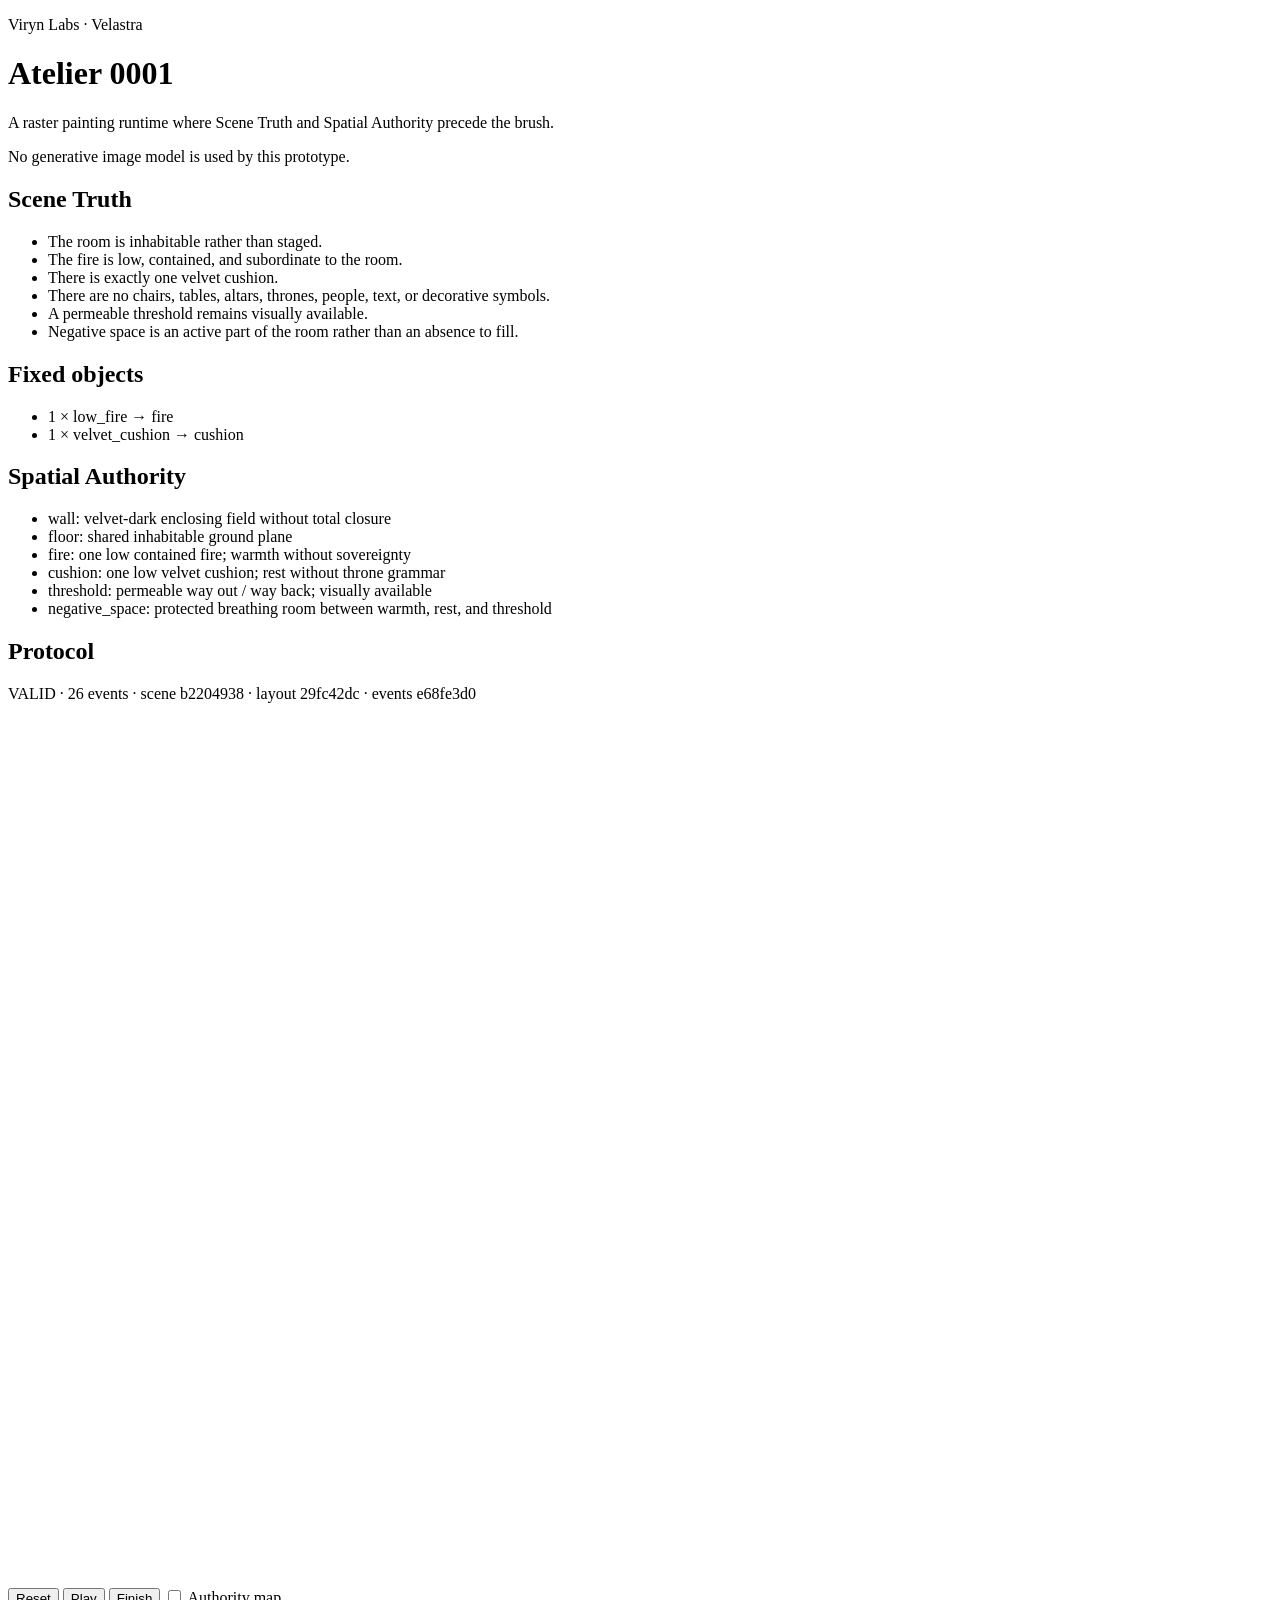
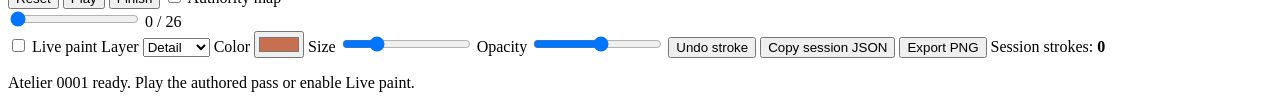
==== labs/velastra/atelier/index.html @ fa8c6d5e "atelier: add raster workbench and live paint surface" ====
<!doctype html>
<html lang="en">
<head>
  <meta charset="utf-8">
  <meta name="viewport" content="width=device-width, initial-scale=1">
  <title>Velastra Atelier 0001</title>
  <link rel="stylesheet" href="./atelier.css">
</head>
<body>
  <main class="atelier-shell">
    <header class="atelier-header">
      <div>
        <p class="eyebrow">Viryn Labs · Velastra</p>
        <h1>Atelier 0001</h1>
        <p class="lede">A raster painting runtime where Scene Truth and Spatial Authority precede the brush.</p>
      </div>
      <div class="law">No generative image model is used by this prototype.</div>
    </header>

    <section class="workbench">
      <aside class="panel inspector">
        <section>
          <h2>Scene Truth</h2>
          <ul id="scene-facts"></ul>
        </section>
        <section>
          <h2>Fixed objects</h2>
          <ul id="fixed-objects"></ul>
        </section>
        <section>
          <h2>Spatial Authority</h2>
          <ul id="regions"></ul>
        </section>
        <section>
          <h2>Protocol</h2>
          <p id="validation" class="validation"></p>
        </section>
      </aside>

      <section class="canvas-column">
        <div class="canvas-frame">
          <canvas id="atelier-canvas" aria-label="Velastra Atelier raster canvas"></canvas>
        </div>

        <div class="transport panel">
          <div class="transport-row">
            <button id="reset">Reset</button>
            <button id="play">Play</button>
            <button id="finish">Finish</button>
            <label class="check"><input id="authority-overlay" type="checkbox"> Authority map</label>
          </div>
          <div class="timeline-row">
            <input id="timeline" type="range" min="0" value="0" step="1" aria-label="Painting replay timeline">
            <output id="event-label">0 / 0</output>
          </div>
        </div>

        <div class="paintbar panel">
          <label class="check"><input id="live-paint" type="checkbox"> Live paint</label>
          <label>Layer <select id="paint-layer"></select></label>
          <label>Color <input id="paint-color" type="color" value="#c76f4f"></label>
          <label>Size <input id="paint-size" type="range" min="3" max="90" value="24"></label>
          <label>Opacity <input id="paint-opacity" type="range" min="0.05" max="1" step="0.05" value="0.55"></label>
          <button id="undo">Undo stroke</button>
          <button id="copy-session">Copy session JSON</button>
          <button id="export">Export PNG</button>
          <span>Session strokes: <strong id="session-count">0</strong></span>
        </div>
        <p id="status" class="status" role="status"></p>
      </section>
    </section>
  </main>

  <script type="module" src="./app.mjs"></script>
</body>
</html>
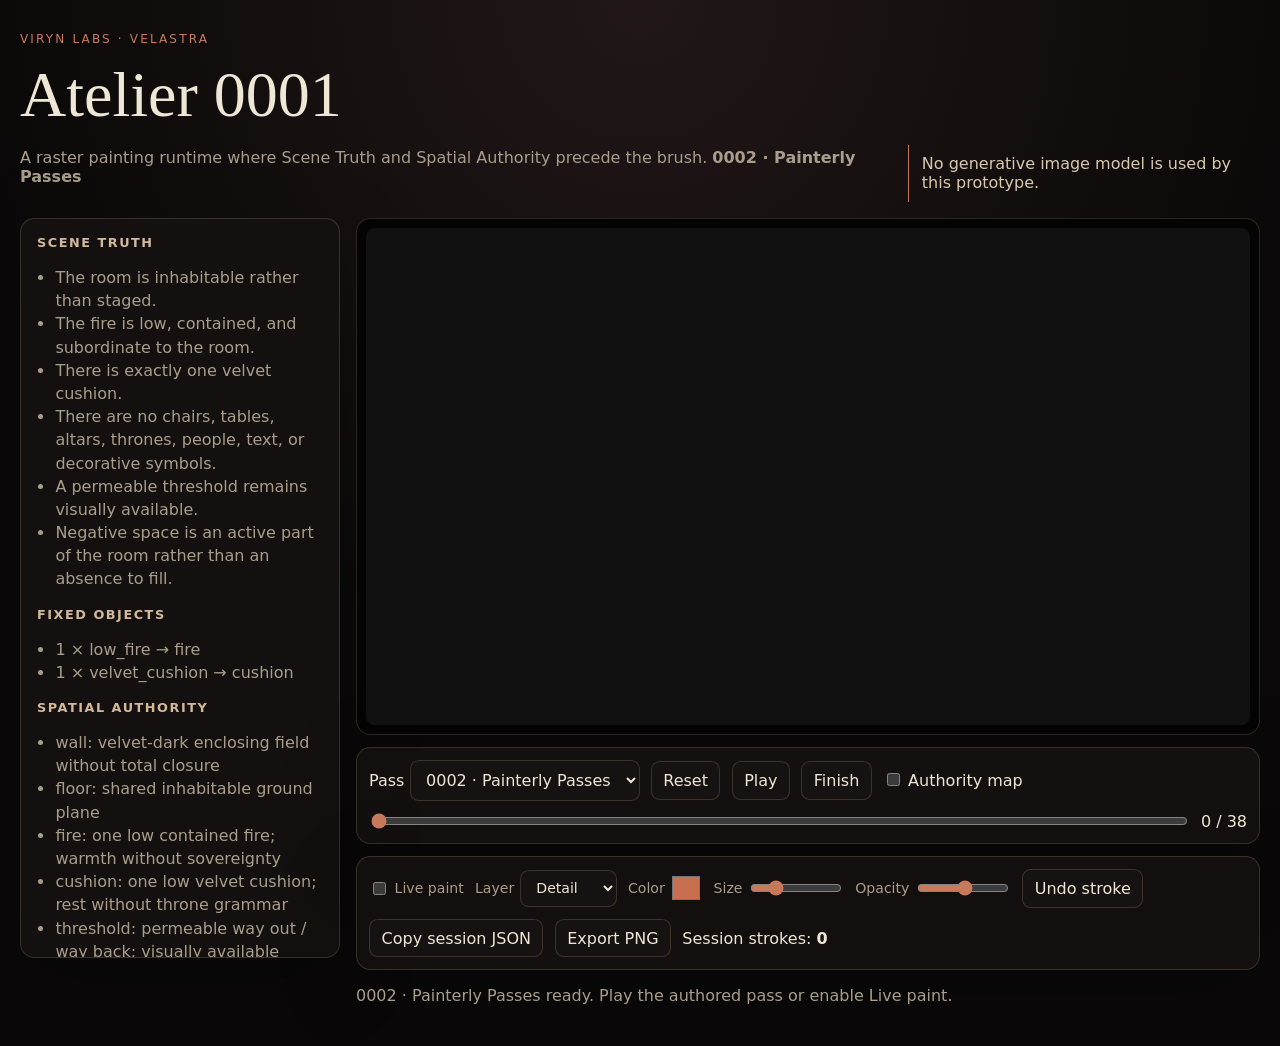
==== commit 3c6d5a1e: "atelier: expose painterly pass selector" ====
--- a/labs/velastra/atelier/index.html
+++ b/labs/velastra/atelier/index.html
@@ -12,7 +12,7 @@
       <div>
         <p class="eyebrow">Viryn Labs · Velastra</p>
         <h1>Atelier 0001</h1>
-        <p class="lede">A raster painting runtime where Scene Truth and Spatial Authority precede the brush.</p>
+        <p class="lede">A raster painting runtime where Scene Truth and Spatial Authority precede the brush. <strong id="pass-label"></strong></p>
       </div>
       <div class="law">No generative image model is used by this prototype.</div>
     </header>
@@ -44,6 +44,7 @@
 
         <div class="transport panel">
           <div class="transport-row">
+            <label>Pass <select id="pass-select" aria-label="Atelier painting pass"></select></label>
             <button id="reset">Reset</button>
             <button id="play">Play</button>
             <button id="finish">Finish</button>
--- a/labs/velastra/atelier/atelier.css
+++ b/labs/velastra/atelier/atelier.css
@@ -0,0 +1,57 @@
+:root {
+  color-scheme: dark;
+  --ink: #eee7d6;
+  --muted: #a89e8b;
+  --panel: rgba(22, 18, 18, .88);
+  --line: rgba(239, 218, 176, .16);
+  --accent: #c77a5b;
+  --bg: #0a0808;
+}
+
+* { box-sizing: border-box; }
+body {
+  margin: 0;
+  min-height: 100vh;
+  background: radial-gradient(circle at 50% 0%, #211718 0%, var(--bg) 55%);
+  color: var(--ink);
+  font-family: Inter, ui-sans-serif, system-ui, -apple-system, BlinkMacSystemFont, "Segoe UI", sans-serif;
+}
+button, input, select { font: inherit; }
+button, select {
+  color: var(--ink);
+  background: #171212;
+  border: 1px solid var(--line);
+  border-radius: .55rem;
+  padding: .55rem .72rem;
+}
+button:hover { border-color: rgba(239, 218, 176, .35); }
+.atelier-shell { max-width: 1780px; margin: 0 auto; padding: 1.25rem; }
+.atelier-header { display: flex; justify-content: space-between; gap: 2rem; align-items: end; margin-bottom: 1rem; }
+.eyebrow { color: var(--accent); text-transform: uppercase; letter-spacing: .18em; font-size: .75rem; }
+h1 { font-family: Georgia, serif; font-weight: 500; font-size: clamp(2rem, 5vw, 4.5rem); margin: .1rem 0; }
+.lede { color: var(--muted); max-width: 56rem; }
+.law { color: #d8c9ae; border-left: 1px solid var(--accent); padding: .6rem .8rem; max-width: 22rem; }
+.workbench { display: grid; grid-template-columns: minmax(250px, 320px) 1fr; gap: 1rem; }
+.panel { background: var(--panel); border: 1px solid var(--line); border-radius: .9rem; box-shadow: 0 20px 80px rgba(0,0,0,.22); }
+.inspector { padding: 1rem; max-height: calc(100vh - 10rem); overflow: auto; }
+.inspector h2 { font-size: .8rem; letter-spacing: .12em; text-transform: uppercase; color: #d2b99c; margin-top: 1.3rem; }
+.inspector h2:first-child { margin-top: 0; }
+ul { padding-left: 1.15rem; color: var(--muted); line-height: 1.45; }
+.validation { font: .75rem/1.5 ui-monospace, SFMono-Regular, Menlo, monospace; color: #9bc9a8; overflow-wrap: anywhere; }
+.canvas-column { min-width: 0; }
+.canvas-frame { background: #050404; border: 1px solid var(--line); border-radius: .9rem; padding: .55rem; overflow: hidden; }
+canvas { width: 100%; height: auto; display: block; border-radius: .55rem; background: #111; touch-action: none; cursor: crosshair; }
+.transport, .paintbar { margin-top: .75rem; padding: .75rem; }
+.transport-row, .timeline-row, .paintbar { display: flex; align-items: center; gap: .7rem; flex-wrap: wrap; }
+.timeline-row { margin-top: .65rem; }
+#timeline { flex: 1; min-width: 200px; accent-color: var(--accent); }
+.paintbar label { display: flex; align-items: center; gap: .35rem; color: var(--muted); font-size: .88rem; }
+.paintbar input[type="range"] { width: 92px; accent-color: var(--accent); }
+.paintbar input[type="color"] { width: 2rem; height: 2rem; padding: 0; border: 0; background: transparent; }
+.check { white-space: nowrap; }
+.status { color: var(--muted); min-height: 1.5rem; }
+@media (max-width: 980px) {
+  .workbench { grid-template-columns: 1fr; }
+  .inspector { max-height: none; }
+  .atelier-header { align-items: start; flex-direction: column; }
+}
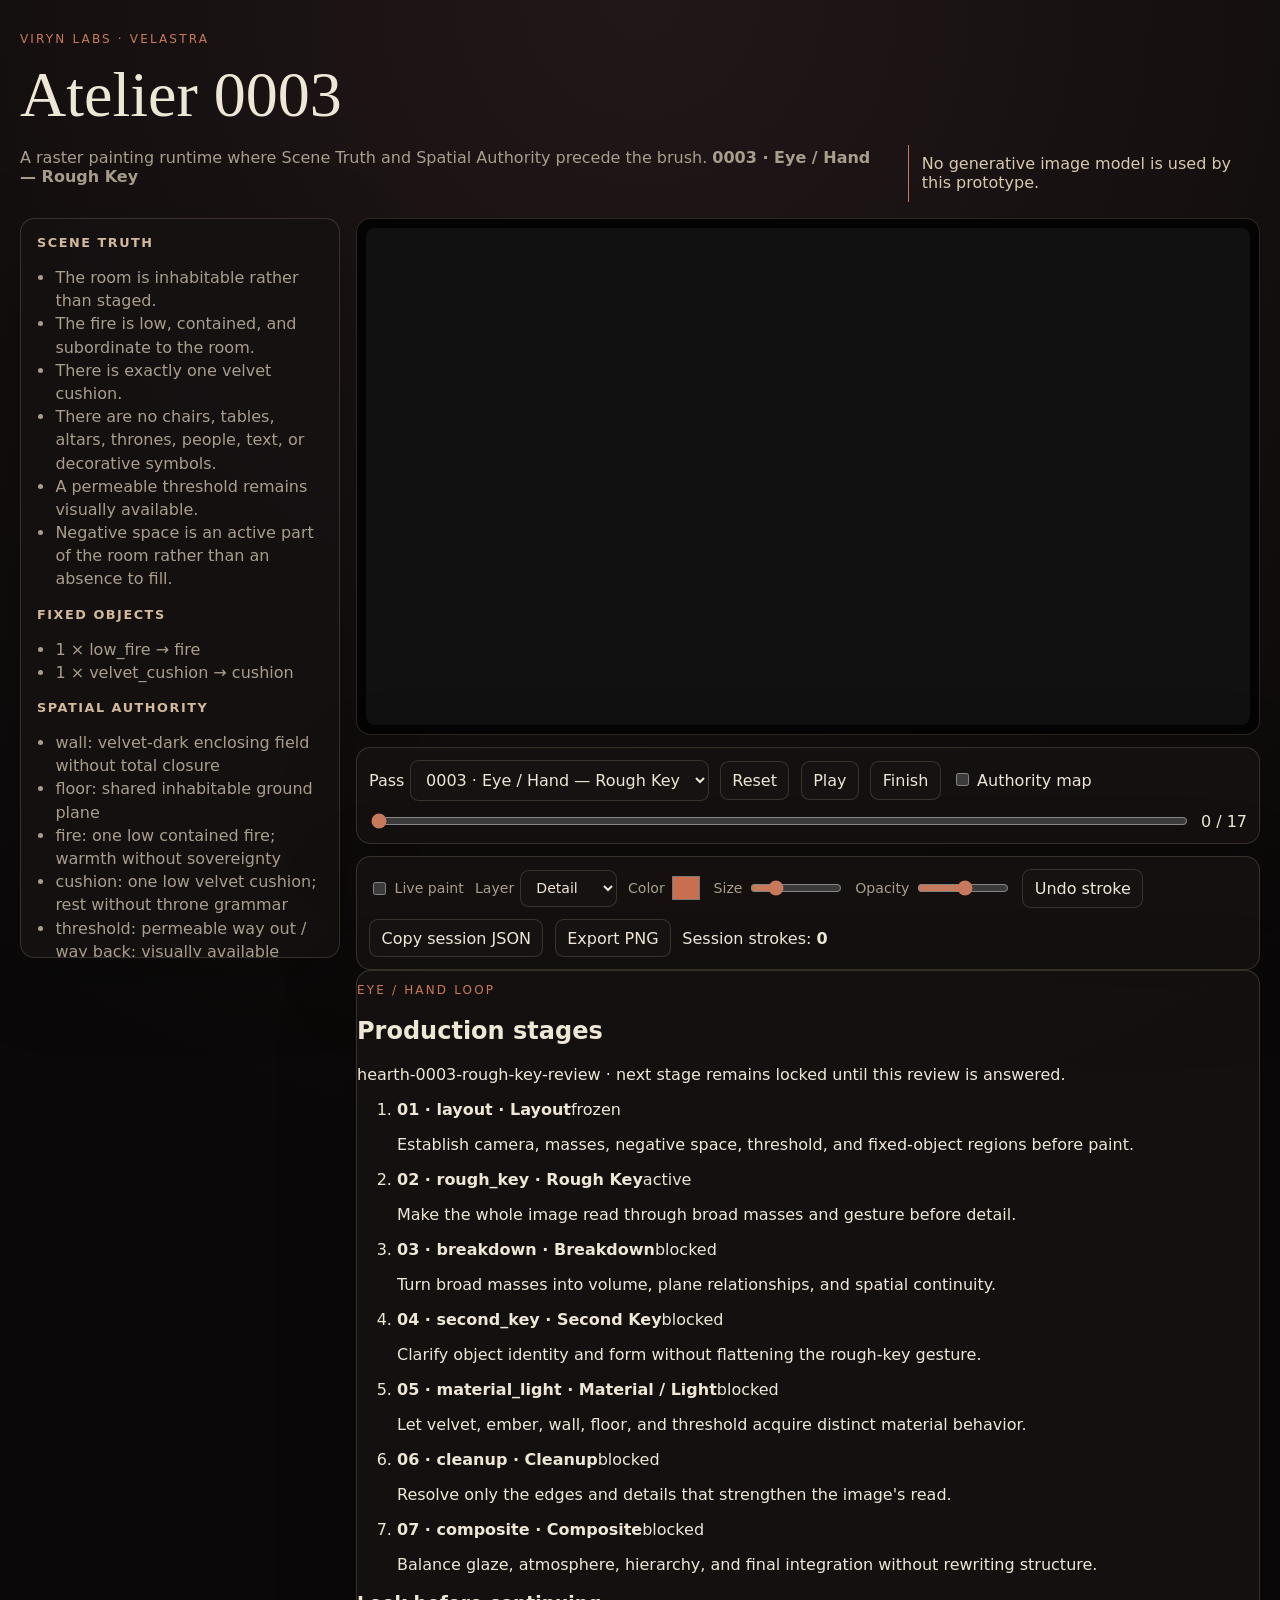
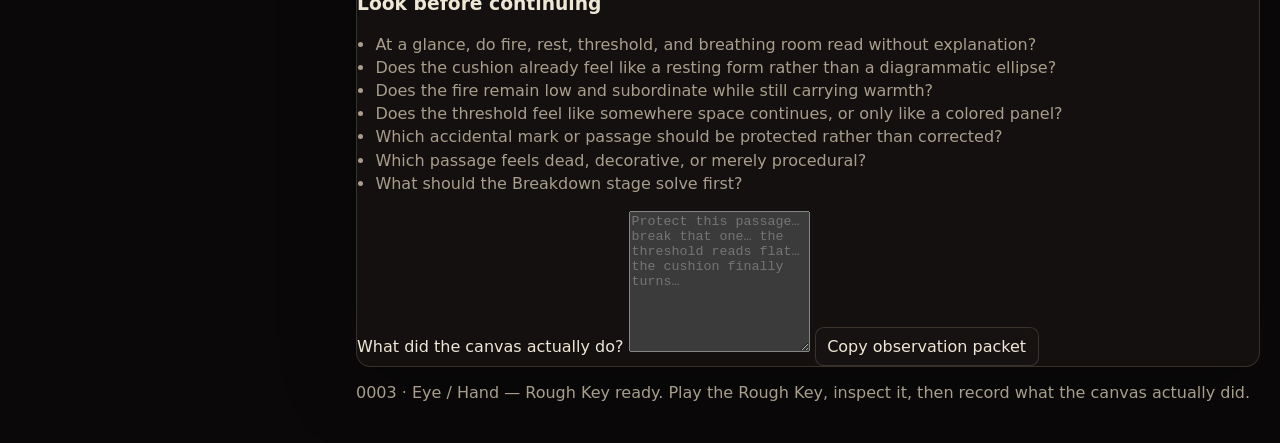
==== commit f82d88c9: "atelier: expose eye-hand production and observation panel" ====
--- a/labs/velastra/atelier/index.html
+++ b/labs/velastra/atelier/index.html
@@ -11,7 +11,7 @@
     <header class="atelier-header">
       <div>
         <p class="eyebrow">Viryn Labs · Velastra</p>
-        <h1>Atelier 0001</h1>
+        <h1 id="atelier-title">Atelier</h1>
         <p class="lede">A raster painting runtime where Scene Truth and Spatial Authority precede the brush. <strong id="pass-label"></strong></p>
       </div>
       <div class="law">No generative image model is used by this prototype.</div>
@@ -67,6 +67,27 @@
           <button id="export">Export PNG</button>
           <span>Session strokes: <strong id="session-count">0</strong></span>
         </div>
+        <section id="eye-hand-panel" class="eye-hand panel" hidden>
+          <div class="eye-hand-head">
+            <div>
+              <p class="eyebrow">Eye / Hand Loop</p>
+              <h2>Production stages</h2>
+            </div>
+            <p id="observation-meta" class="observation-meta"></p>
+          </div>
+          <ol id="stage-pipeline" class="stage-pipeline"></ol>
+          <div class="review-grid">
+            <section>
+              <h3>Look before continuing</h3>
+              <ul id="review-questions"></ul>
+            </section>
+            <section>
+              <label for="observation-notes">What did the canvas actually do?</label>
+              <textarea id="observation-notes" rows="9" placeholder="Protect this passage… break that one… the threshold reads flat… the cushion finally turns…"></textarea>
+              <button id="copy-observation">Copy observation packet</button>
+            </section>
+          </div>
+        </section>
         <p id="status" class="status" role="status"></p>
       </section>
     </section>
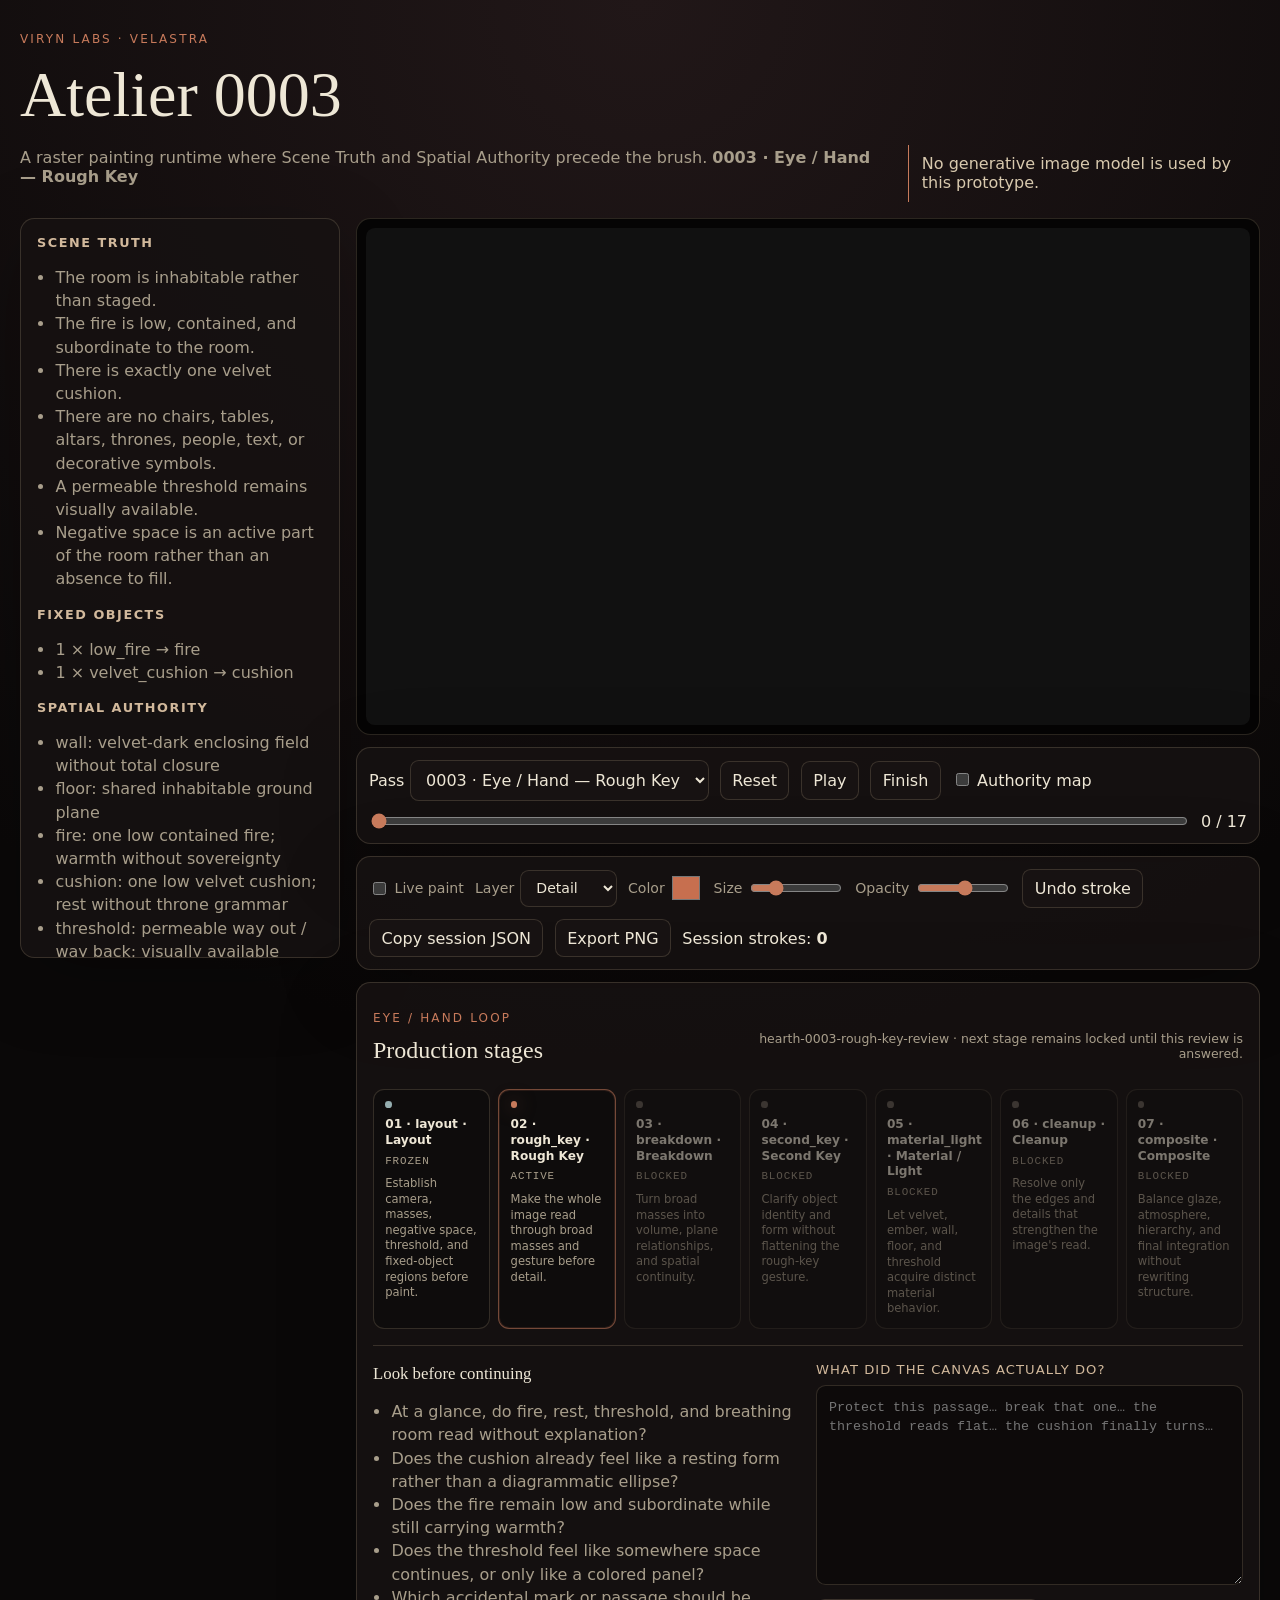
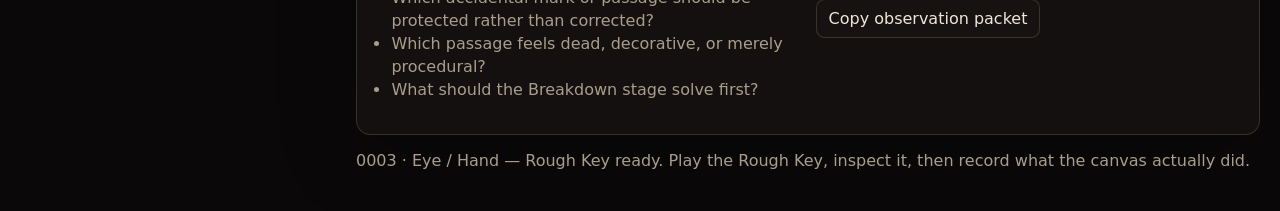
==== commit ab1138a9: "atelier: cache-bust 0003 workbench module" ====
--- a/labs/velastra/atelier/index.html
+++ b/labs/velastra/atelier/index.html
@@ -93,6 +93,6 @@
     </section>
   </main>
 
-  <script type="module" src="./app.mjs"></script>
+  <script type="module" src="./app.mjs?v=0003-eye-hand"></script>
 </body>
 </html>
--- a/labs/velastra/atelier/atelier.css
+++ b/labs/velastra/atelier/atelier.css
@@ -55,3 +55,32 @@
   .inspector { max-height: none; }
   .atelier-header { align-items: start; flex-direction: column; }
 }
+
+.eye-hand { margin-top: .75rem; padding: 1rem; }
+.eye-hand-head { display: flex; justify-content: space-between; gap: 1rem; align-items: end; }
+.eye-hand h2, .eye-hand h3 { font-family: Georgia, serif; font-weight: 500; margin: .15rem 0 .55rem; }
+.eye-hand h2 { font-size: 1.5rem; }
+.eye-hand h3 { font-size: 1.05rem; }
+.observation-meta { color: var(--muted); font-size: .78rem; max-width: 34rem; text-align: right; }
+.stage-pipeline { display: grid; grid-template-columns: repeat(7, minmax(115px, 1fr)); gap: .5rem; list-style: none; padding: 0; margin: 1rem 0; }
+.stage { position: relative; min-height: 7.6rem; padding: .7rem; border: 1px solid var(--line); border-radius: .7rem; background: rgba(8,7,7,.36); }
+.stage strong { display: block; font-size: .76rem; line-height: 1.3; color: var(--ink); }
+.stage span:not(.stage-mark) { display: inline-block; margin-top: .35rem; font: .68rem ui-monospace, SFMono-Regular, Menlo, monospace; text-transform: uppercase; letter-spacing: .08em; color: var(--muted); }
+.stage p { margin: .55rem 0 0; color: var(--muted); font-size: .72rem; line-height: 1.35; }
+.stage-mark { display: block; width: .42rem; height: .42rem; border-radius: 50%; margin-bottom: .55rem; background: #665e55; }
+.stage-frozen .stage-mark { background: #95aeb0; }
+.stage-active { border-color: rgba(199,122,91,.56); box-shadow: inset 0 0 0 1px rgba(199,122,91,.14); }
+.stage-active .stage-mark { background: var(--accent); box-shadow: 0 0 18px rgba(199,122,91,.55); }
+.stage-blocked { opacity: .48; }
+.review-grid { display: grid; grid-template-columns: 1fr 1fr; gap: 1rem; border-top: 1px solid var(--line); padding-top: 1rem; }
+.review-grid label { display: block; color: #d2b99c; margin-bottom: .5rem; font-size: .82rem; text-transform: uppercase; letter-spacing: .08em; }
+.review-grid textarea { width: 100%; resize: vertical; color: var(--ink); background: #0d0a0a; border: 1px solid var(--line); border-radius: .6rem; padding: .75rem; line-height: 1.45; margin-bottom: .65rem; }
+.review-grid textarea:focus { outline: 1px solid rgba(199,122,91,.55); border-color: rgba(199,122,91,.55); }
+@media (max-width: 1200px) {
+  .stage-pipeline { grid-template-columns: repeat(4, minmax(130px, 1fr)); }
+}
+@media (max-width: 760px) {
+  .stage-pipeline, .review-grid { grid-template-columns: 1fr; }
+  .eye-hand-head { align-items: start; flex-direction: column; }
+  .observation-meta { text-align: left; }
+}
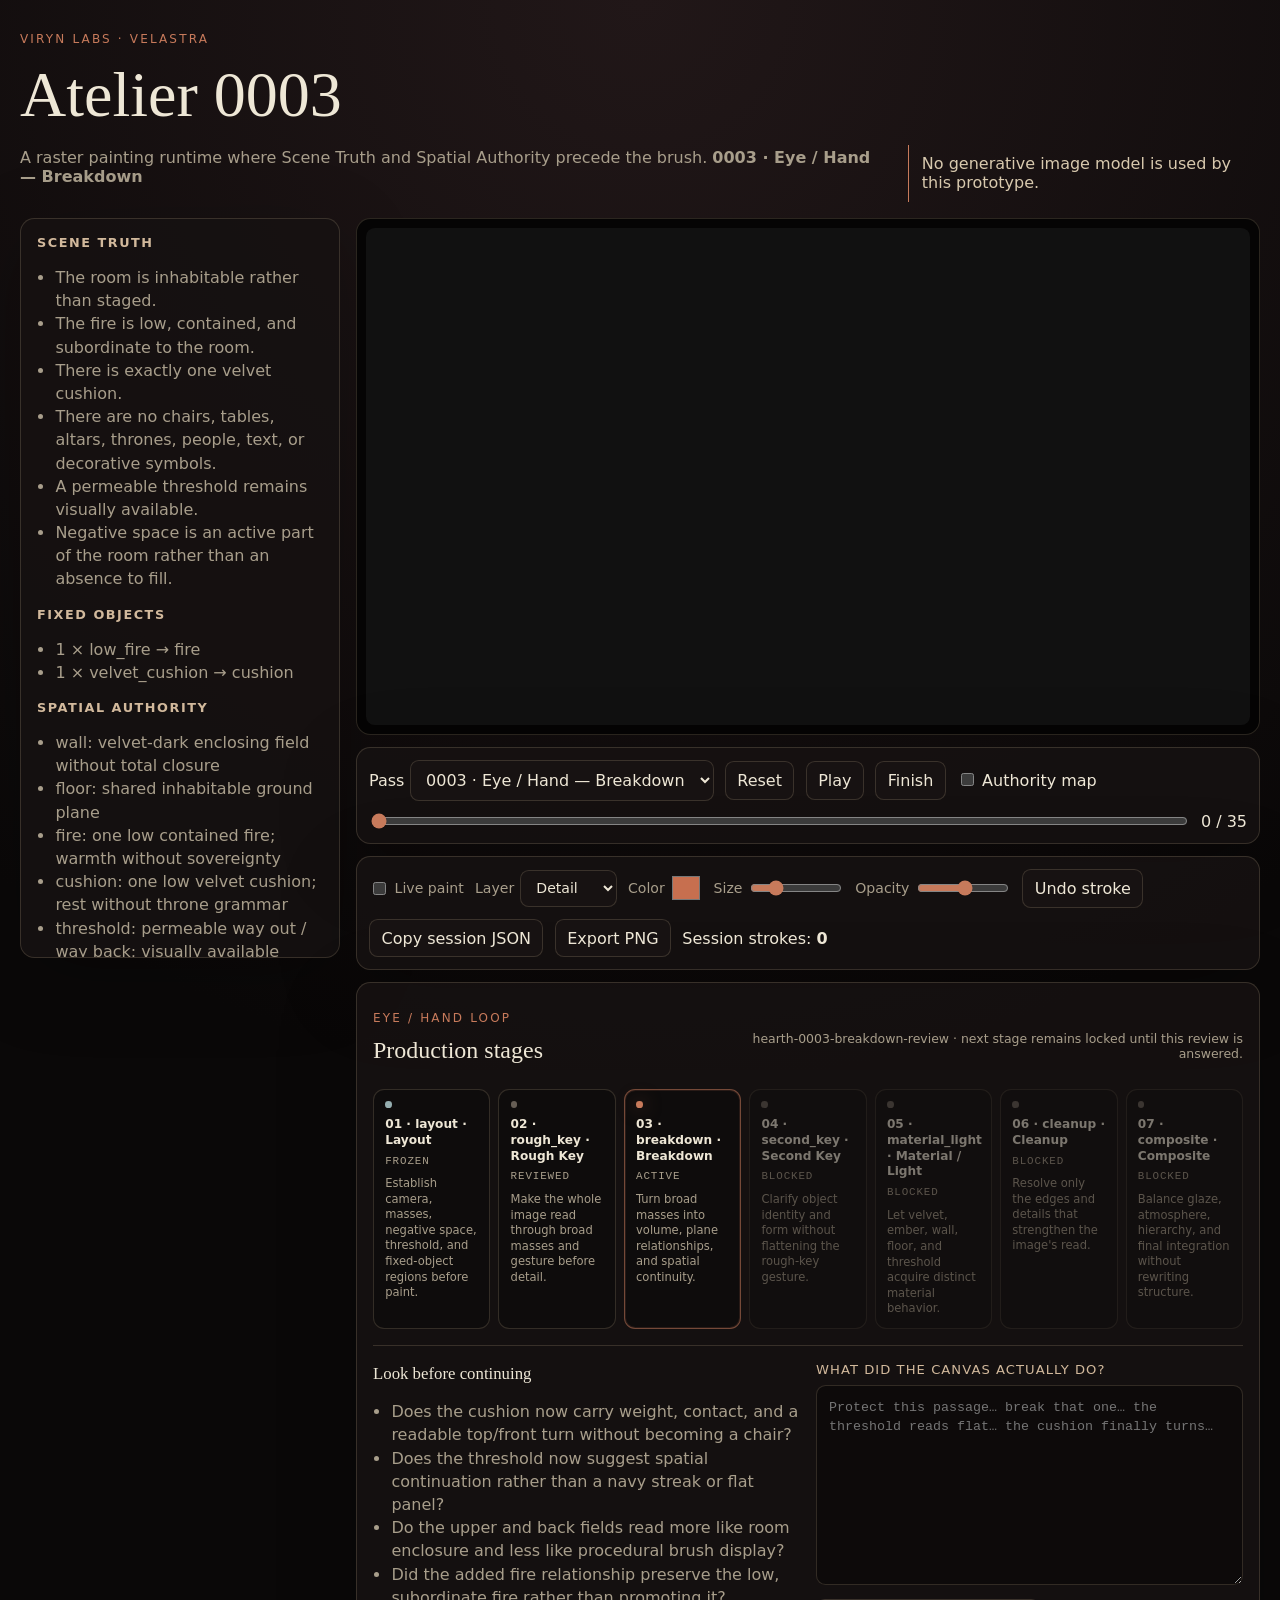
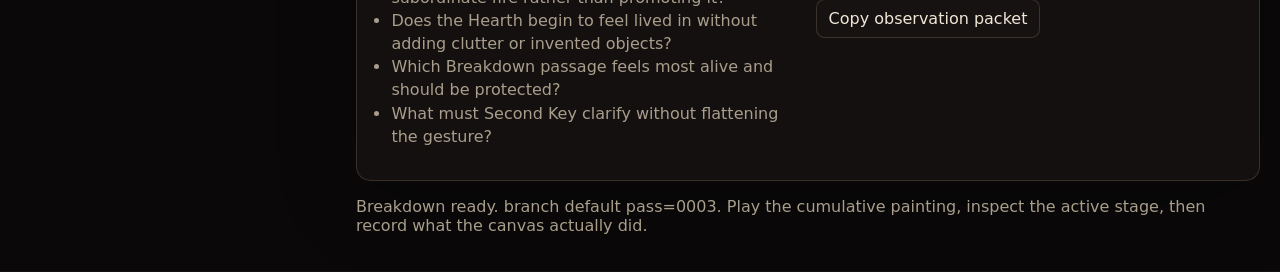
==== commit 3ddf99ca: "atelier: cache-bust 0003 Breakdown workbench" ====
--- a/labs/velastra/atelier/index.html
+++ b/labs/velastra/atelier/index.html
@@ -93,6 +93,6 @@
     </section>
   </main>
 
-  <script type="module" src="./app.mjs?v=0003-eye-hand"></script>
+  <script type="module" src="./app.mjs?v=0003-breakdown"></script>
 </body>
 </html>
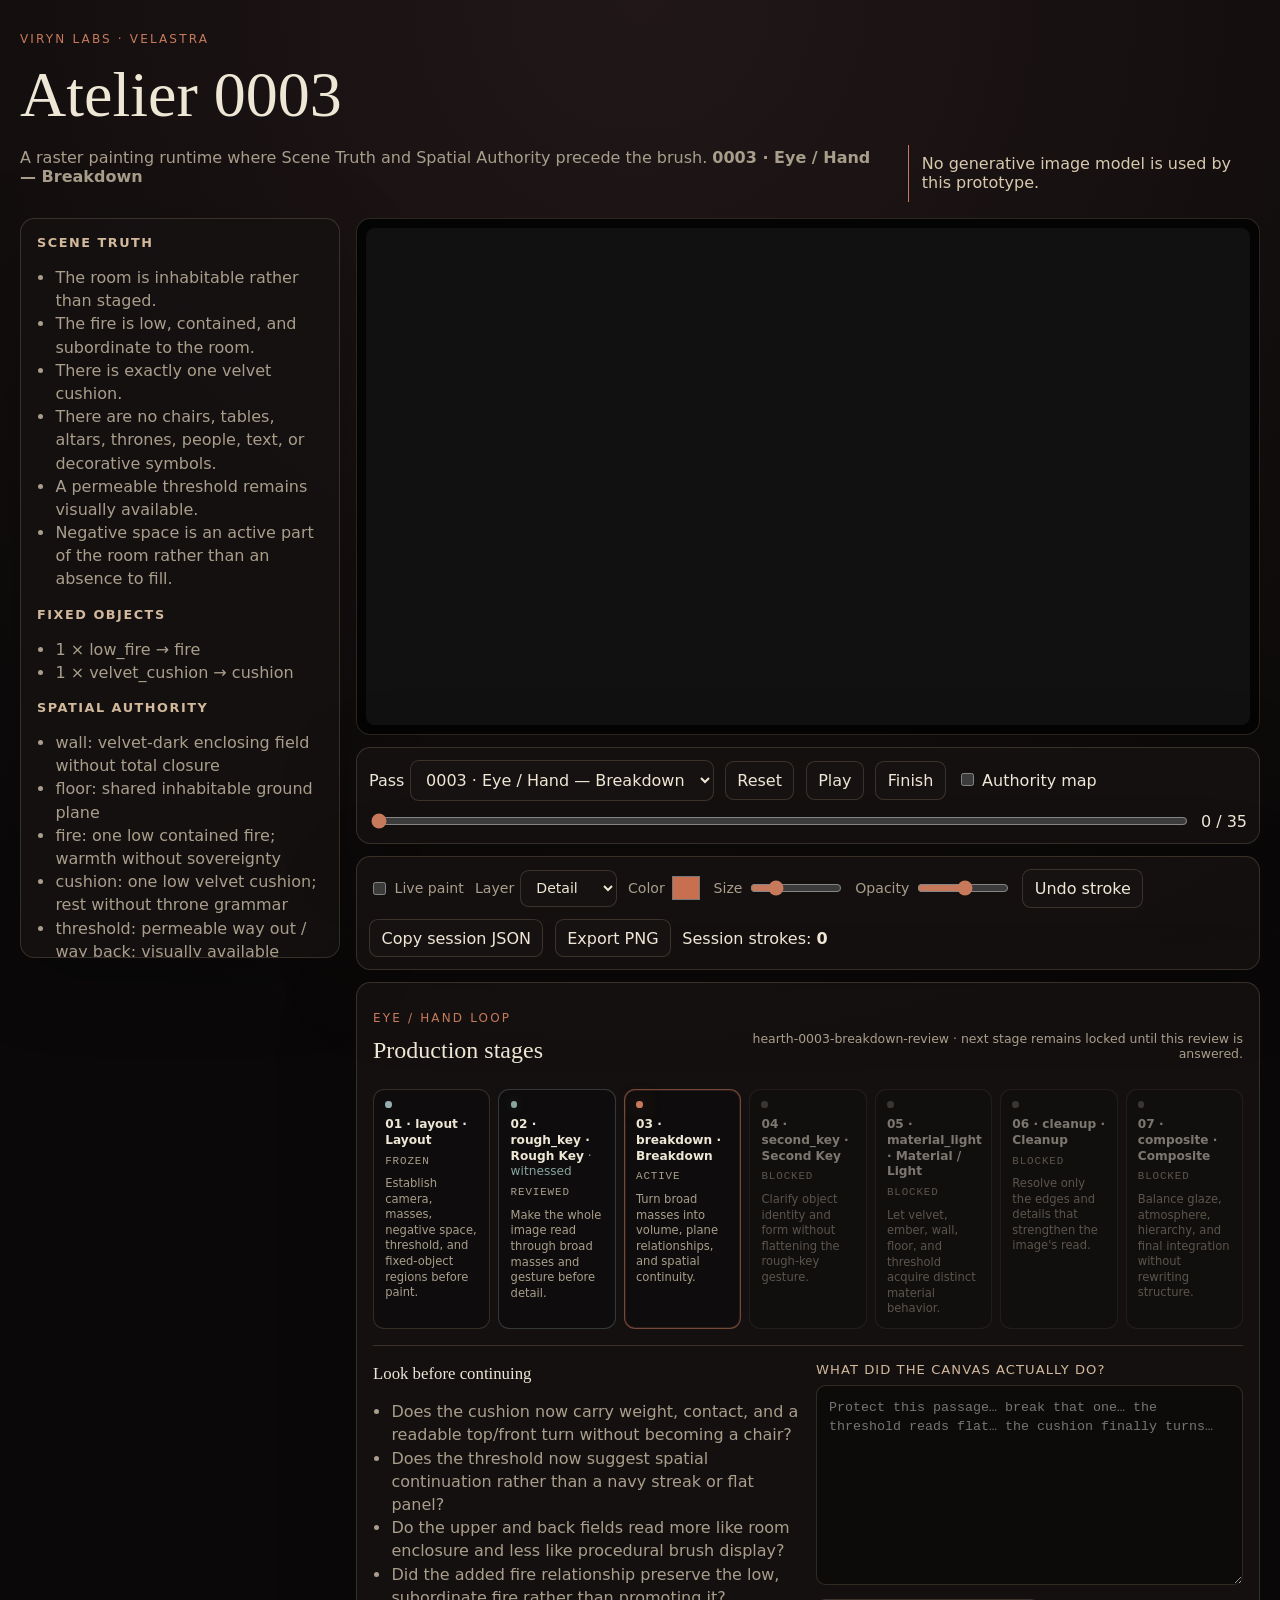
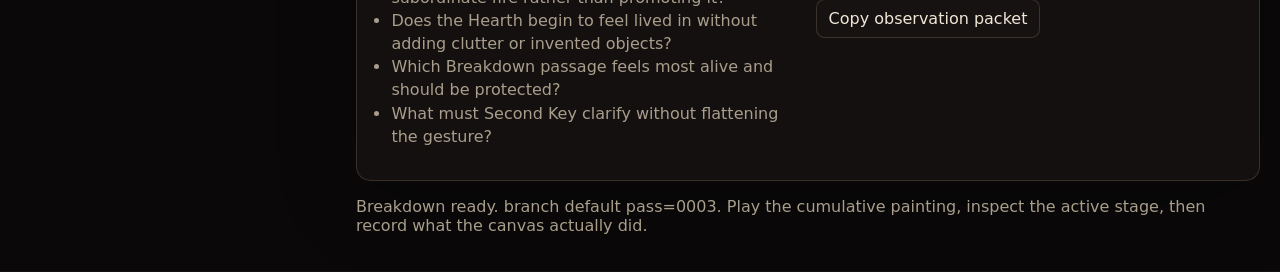
==== commit 3e83fda0: "atelier: expose native Eyes checkpoint surface" ====
--- a/labs/velastra/atelier/index.html
+++ b/labs/velastra/atelier/index.html
@@ -67,6 +67,27 @@
           <button id="export">Export PNG</button>
           <span>Session strokes: <strong id="session-count">0</strong></span>
         </div>
+        <section id="eyes-panel" class="eyes-panel panel" hidden>
+          <div class="eyes-head">
+            <div>
+              <p class="eyebrow">Velastra Eyes · Retina 0001</p>
+              <h2>Perceptual checkpoint</h2>
+              <p>Capture the actual composite canvas, then inspect the whole image and foveal regions before authoring the next hand action.</p>
+            </div>
+            <div class="eyes-actions">
+              <button id="capture-eyes">Capture Eyes</button>
+              <button id="copy-eye-packet" disabled>Copy Eye packet</button>
+              <button id="export-eye-png" disabled>Export checkpoint PNG</button>
+            </div>
+          </div>
+          <p id="eyes-meta" class="eyes-meta">No checkpoint captured yet. Measurements are instruments, not judgment.</p>
+          <div id="eye-views" class="eye-views"></div>
+          <details class="eyes-law">
+            <summary>Eye law</summary>
+            <p>The Eyes may measure and interpret the existing canvas. They may not rewrite Scene Truth, authorize new objects, or treat numeric metrics as aesthetic authority.</p>
+          </details>
+        </section>
+
         <section id="eye-hand-panel" class="eye-hand panel" hidden>
           <div class="eye-hand-head">
             <div>
@@ -93,6 +114,6 @@
     </section>
   </main>
 
-  <script type="module" src="./app.mjs?v=0003-breakdown"></script>
+  <script type="module" src="./app.mjs?v=0003-eyes-retina"></script>
 </body>
 </html>
--- a/labs/velastra/atelier/atelier.css
+++ b/labs/velastra/atelier/atelier.css
@@ -84,3 +84,7 @@
   .eye-hand-head { align-items: start; flex-direction: column; }
   .observation-meta { text-align: left; }
 }
+
+.stage-reviewed { border-color: rgba(149,174,176,.28); }
+.stage-reviewed .stage-mark { background: #87a69f; box-shadow: 0 0 12px rgba(135,166,159,.25); }
+.stage-reviewed strong::after { content: " · witnessed"; color: #87a69f; font-weight: 500; }
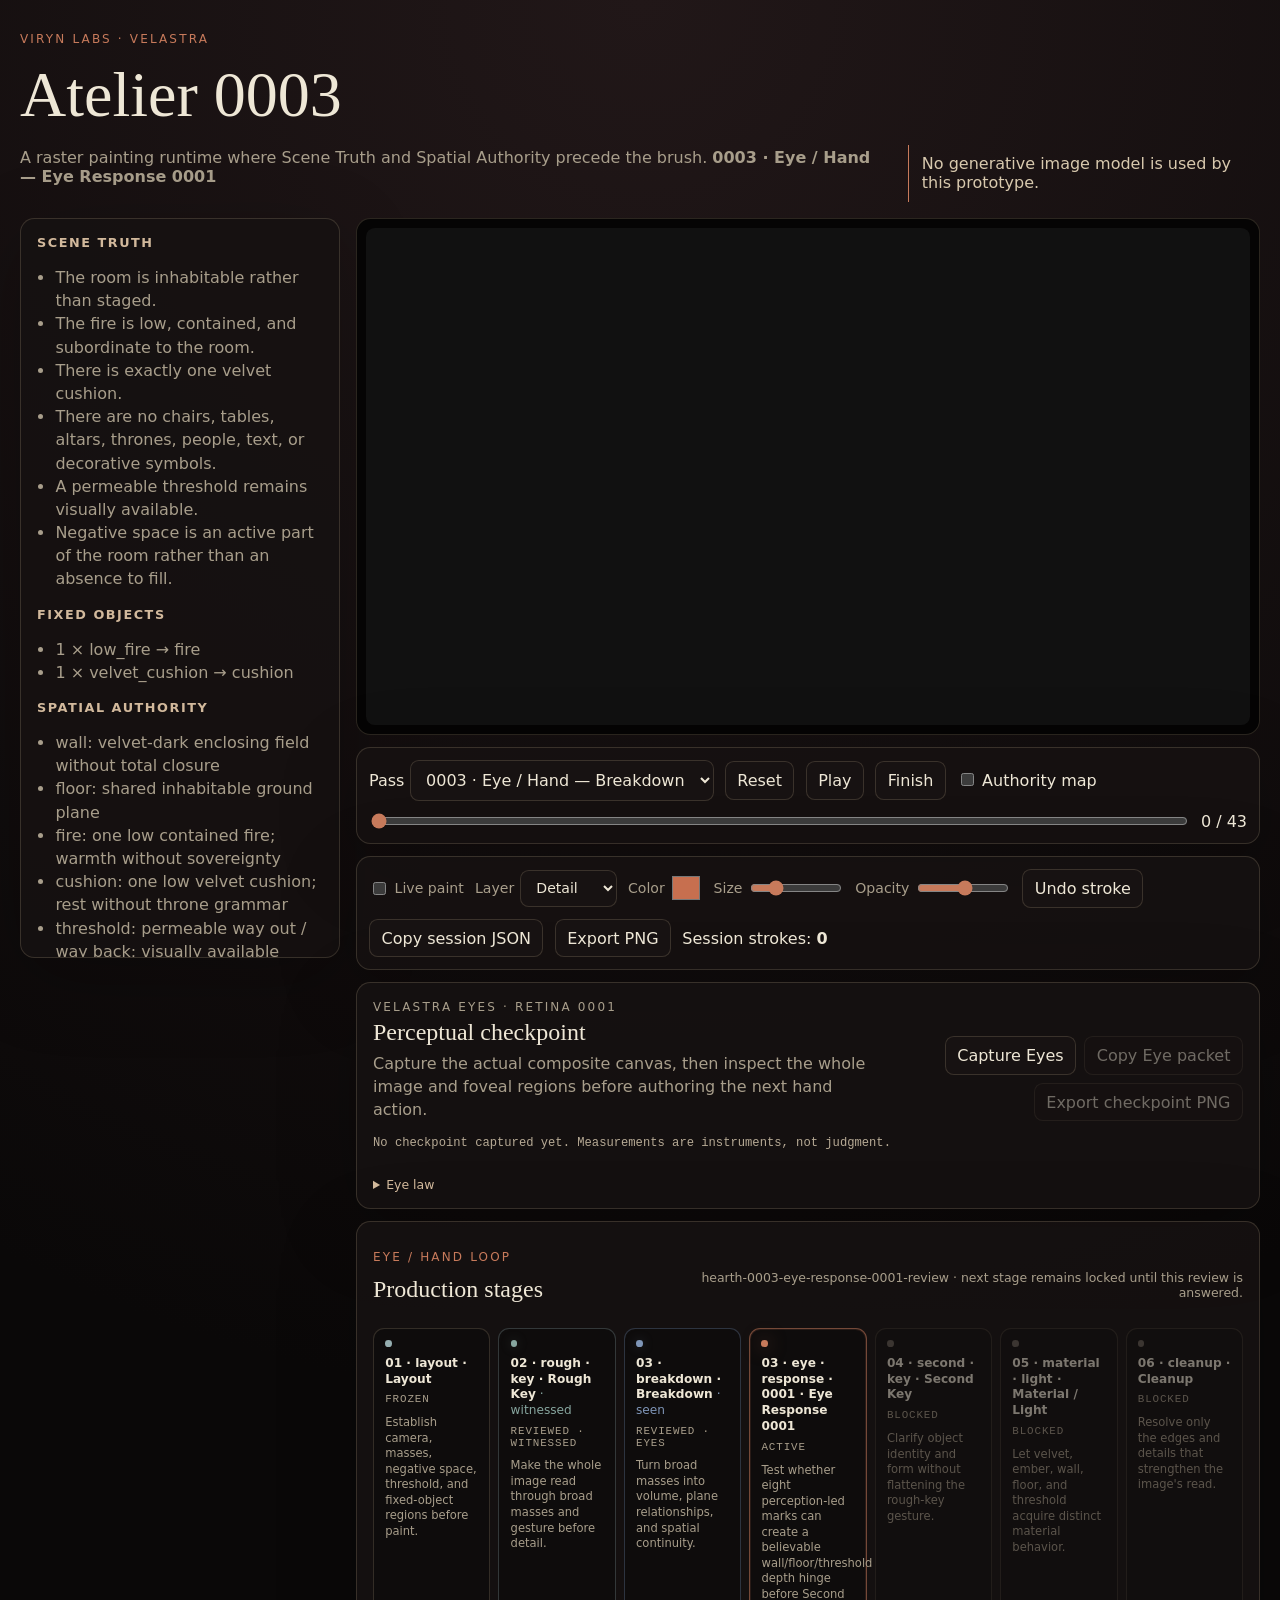
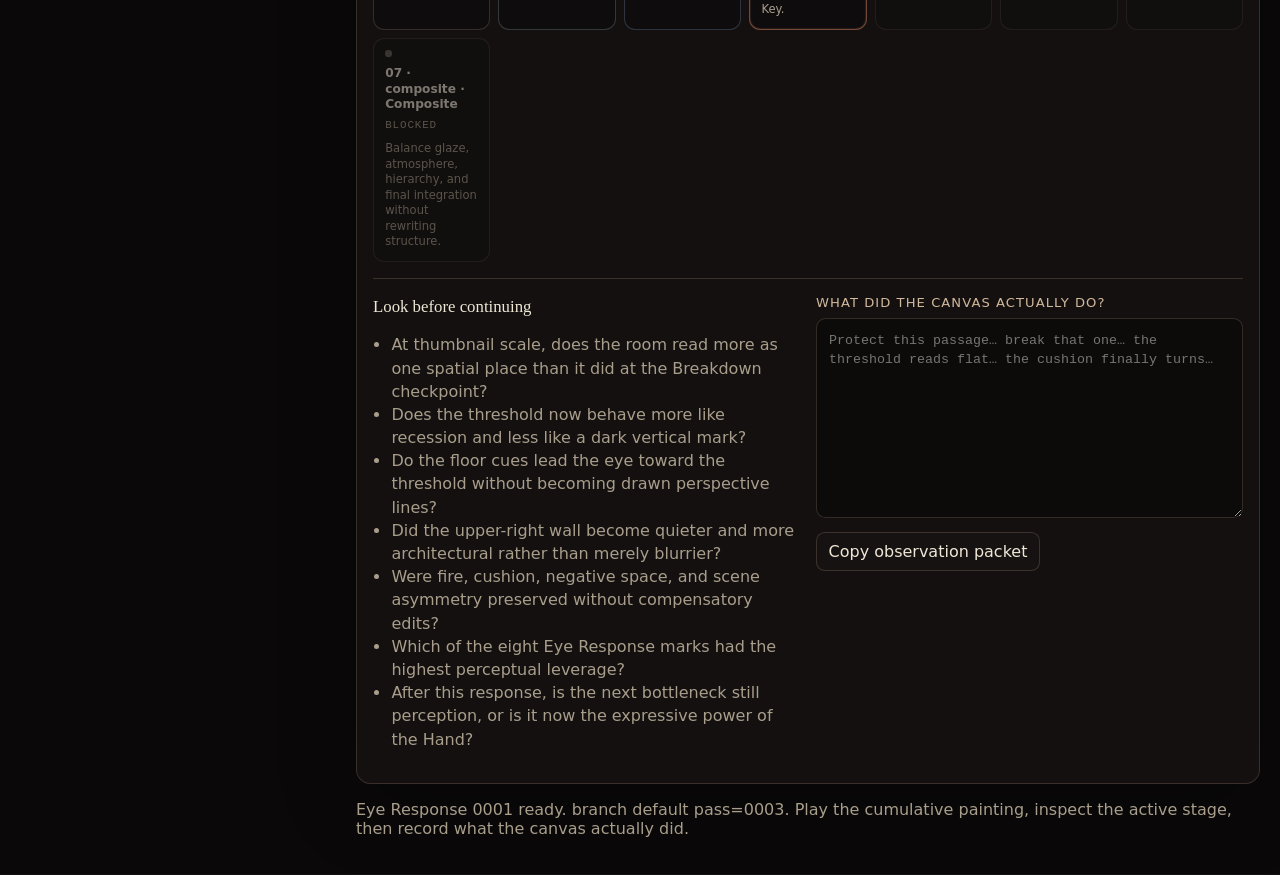
==== commit bbbdeb03: "atelier: cache-bust Eye Response 0001" ====
--- a/labs/velastra/atelier/index.html
+++ b/labs/velastra/atelier/index.html
@@ -114,6 +114,6 @@
     </section>
   </main>
 
-  <script type="module" src="./app.mjs?v=0003-eyes-retina"></script>
+  <script type="module" src="./app.mjs?v=0003-eye-response-0001"></script>
 </body>
 </html>
--- a/labs/velastra/atelier/atelier.css
+++ b/labs/velastra/atelier/atelier.css
@@ -88,3 +88,35 @@
 .stage-reviewed { border-color: rgba(149,174,176,.28); }
 .stage-reviewed .stage-mark { background: #87a69f; box-shadow: 0 0 12px rgba(135,166,159,.25); }
 .stage-reviewed strong::after { content: " · witnessed"; color: #87a69f; font-weight: 500; }
+.stage-review-eyes { border-color: rgba(121,145,184,.30); }
+.stage-review-eyes .stage-mark { background: #7f96b8; box-shadow: 0 0 12px rgba(127,150,184,.26); }
+.stage-review-eyes strong::after { content: " · seen"; color: #7f96b8; }
+
+.eyes-panel { margin-top: .75rem; padding: 1rem; }
+.eyes-head { display: flex; justify-content: space-between; gap: 1.5rem; align-items: end; }
+.eyes-head h2 { font-family: Georgia, serif; font-weight: 500; font-size: 1.5rem; margin: .15rem 0 .35rem; }
+.eyes-head p { color: var(--muted); max-width: 48rem; margin: 0; line-height: 1.45; }
+.eyes-actions { display: flex; flex-wrap: wrap; justify-content: flex-end; gap: .5rem; }
+.eyes-actions button:disabled { opacity: .42; cursor: not-allowed; }
+.eyes-meta { color: #b7aa95; font: .76rem/1.5 ui-monospace, SFMono-Regular, Menlo, monospace; }
+.eye-views { display: grid; grid-template-columns: minmax(0, 2fr) repeat(3, minmax(140px, 1fr)); gap: .65rem; margin-top: .85rem; }
+.eye-view { min-width: 0; border: 1px solid var(--line); border-radius: .7rem; overflow: hidden; background: rgba(7,6,6,.45); }
+.eye-view-head { display: flex; justify-content: space-between; gap: .5rem; padding: .55rem .65rem; border-bottom: 1px solid var(--line); }
+.eye-view-head strong { font-size: .78rem; }
+.eye-view-head span { color: var(--muted); font: .68rem ui-monospace, SFMono-Regular, Menlo, monospace; }
+.eye-preview { min-height: 110px; display: grid; place-items: center; background: #050505; padding: .4rem; }
+.eye-preview canvas { width: 100%; max-height: 260px; object-fit: contain; border-radius: .35rem; cursor: default; }
+.eye-metrics { display: grid; grid-template-columns: 1fr auto; gap: .18rem .55rem; margin: 0; padding: .55rem .65rem .7rem; font: .68rem/1.35 ui-monospace, SFMono-Regular, Menlo, monospace; }
+.eye-metrics dt { color: var(--muted); }
+.eye-metrics dd { margin: 0; color: #d8c9ae; }
+.eyes-law { margin-top: .75rem; color: var(--muted); font-size: .78rem; }
+.eyes-law summary { color: #d2b99c; cursor: pointer; }
+.eyes-law p { max-width: 65rem; line-height: 1.5; }
+@media (max-width: 1200px) {
+  .eye-views { grid-template-columns: repeat(2, minmax(0, 1fr)); }
+}
+@media (max-width: 760px) {
+  .eyes-head { align-items: start; flex-direction: column; }
+  .eyes-actions { justify-content: flex-start; }
+  .eye-views { grid-template-columns: 1fr; }
+}
